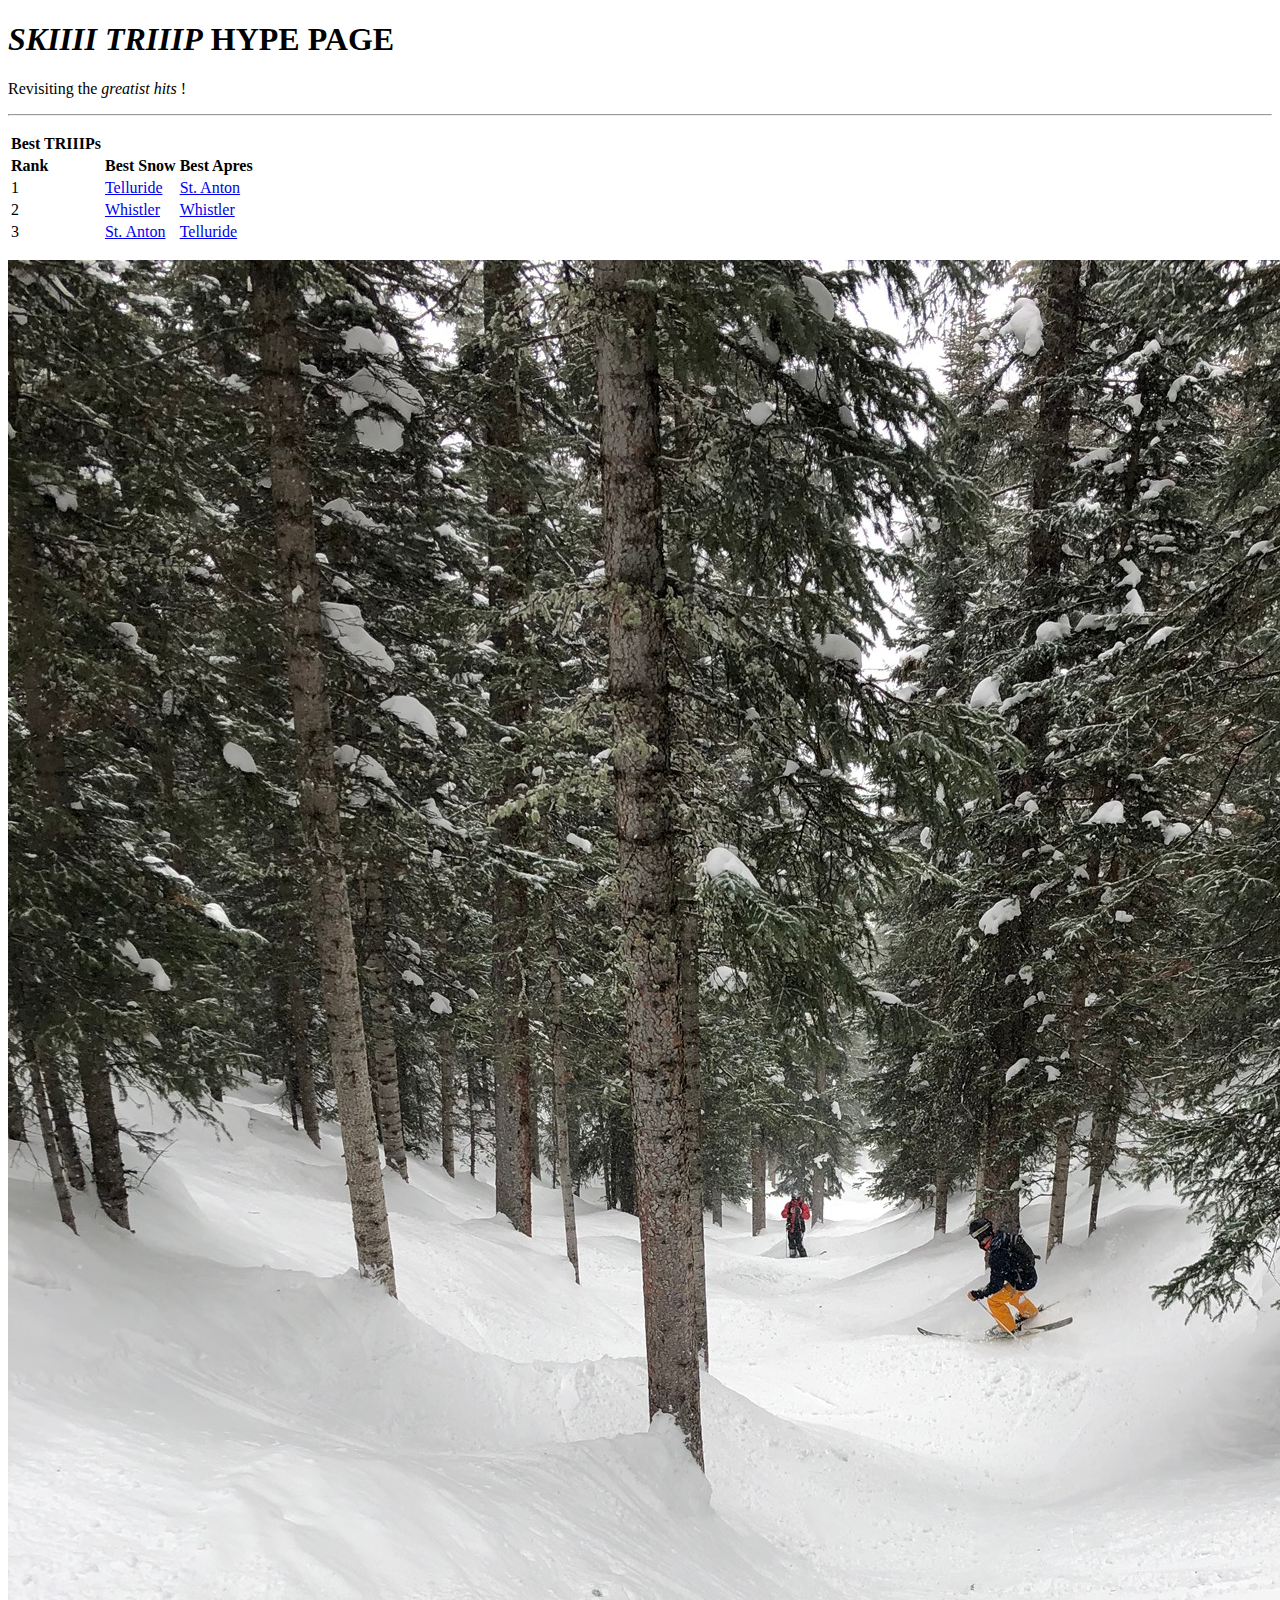
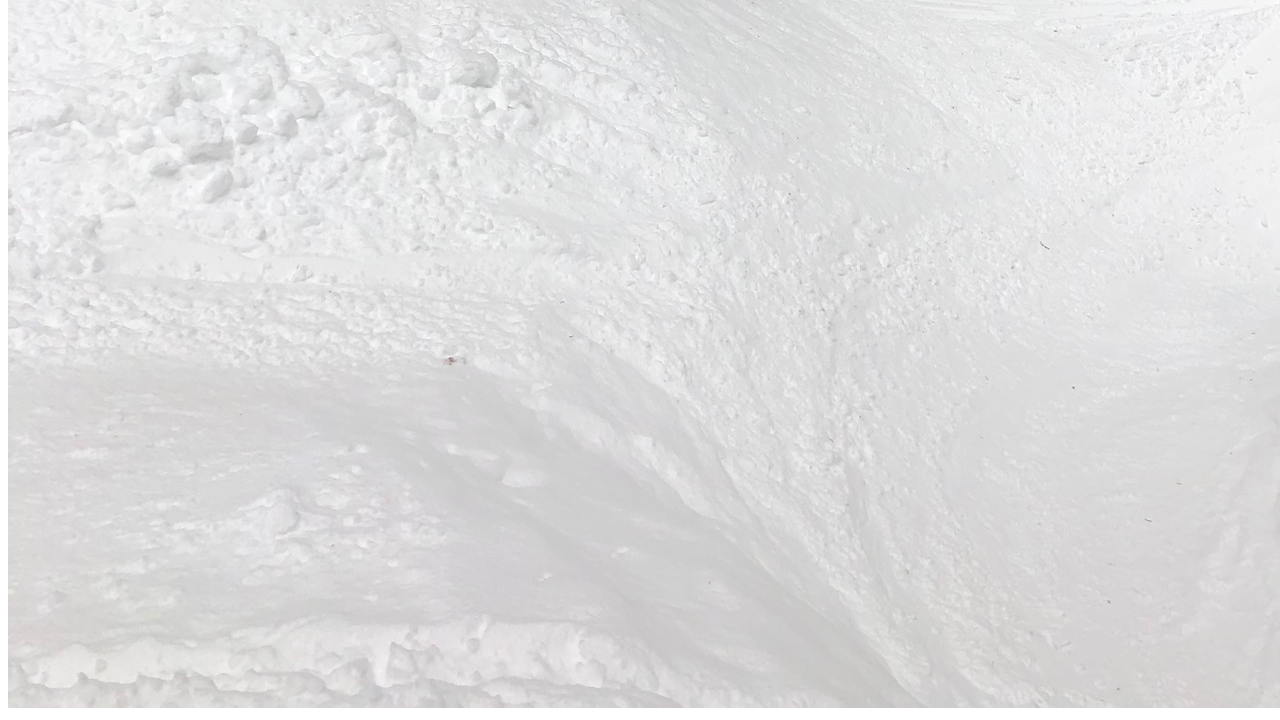
==== index.html @ bf35e0ba "Initial commit" ====
<!DOCTYPE html>
<html>
<head>
    <title>SKIIII TRIIIP HYPE MODE</title>
</head>
<body>
    <h1>
        <em>SKIIII TRIIIP</em>
        HYPE PAGE
    </h1>

    <p>
        Revisiting the  
        <em>greatist hits</em>
        !
    </p>

    <hr>

    <p>
    <table>
        <th>Best TRIIIPs</th>
        <tr>
            <td><strong>Rank</strong></td>
            <td><strong>Best Snow</strong></td>
            <td><strong>Best Apres</strong></td>
        </tr>
        <tr>
            <td>1</td>
            <td> <a href="https://www.youtube.com/watch?v=Eg7E3eAUwmE">Telluride</a></td>
            <td> <a href="https://www.youtube.com/watch?v=sm2cFowtLlY">St. Anton</a></td>
        </tr>
        <tr>
            <td>2</td>
            <td> <a href="https://www.youtube.com/watch?v=IeovwvBxoO8">Whistler</a></td>
            <td> <a href="https://www.youtube.com/watch?v=2f00fohCrAA">Whistler</a></td>
        </tr>
        <tr>
            <td>3</td>
            <td> <a href="https://www.youtube.com/watch?v=DLgyMqUo828">St. Anton</a></td>
            <td> <a href="https://www.youtube.com/watch?v=gdTnGci8BHs">Telluride</a></td>
        </tr>
    </table>
    </p>

    <div>
    <img src="telly trees.jpg">
    </div>
</body>
</html>
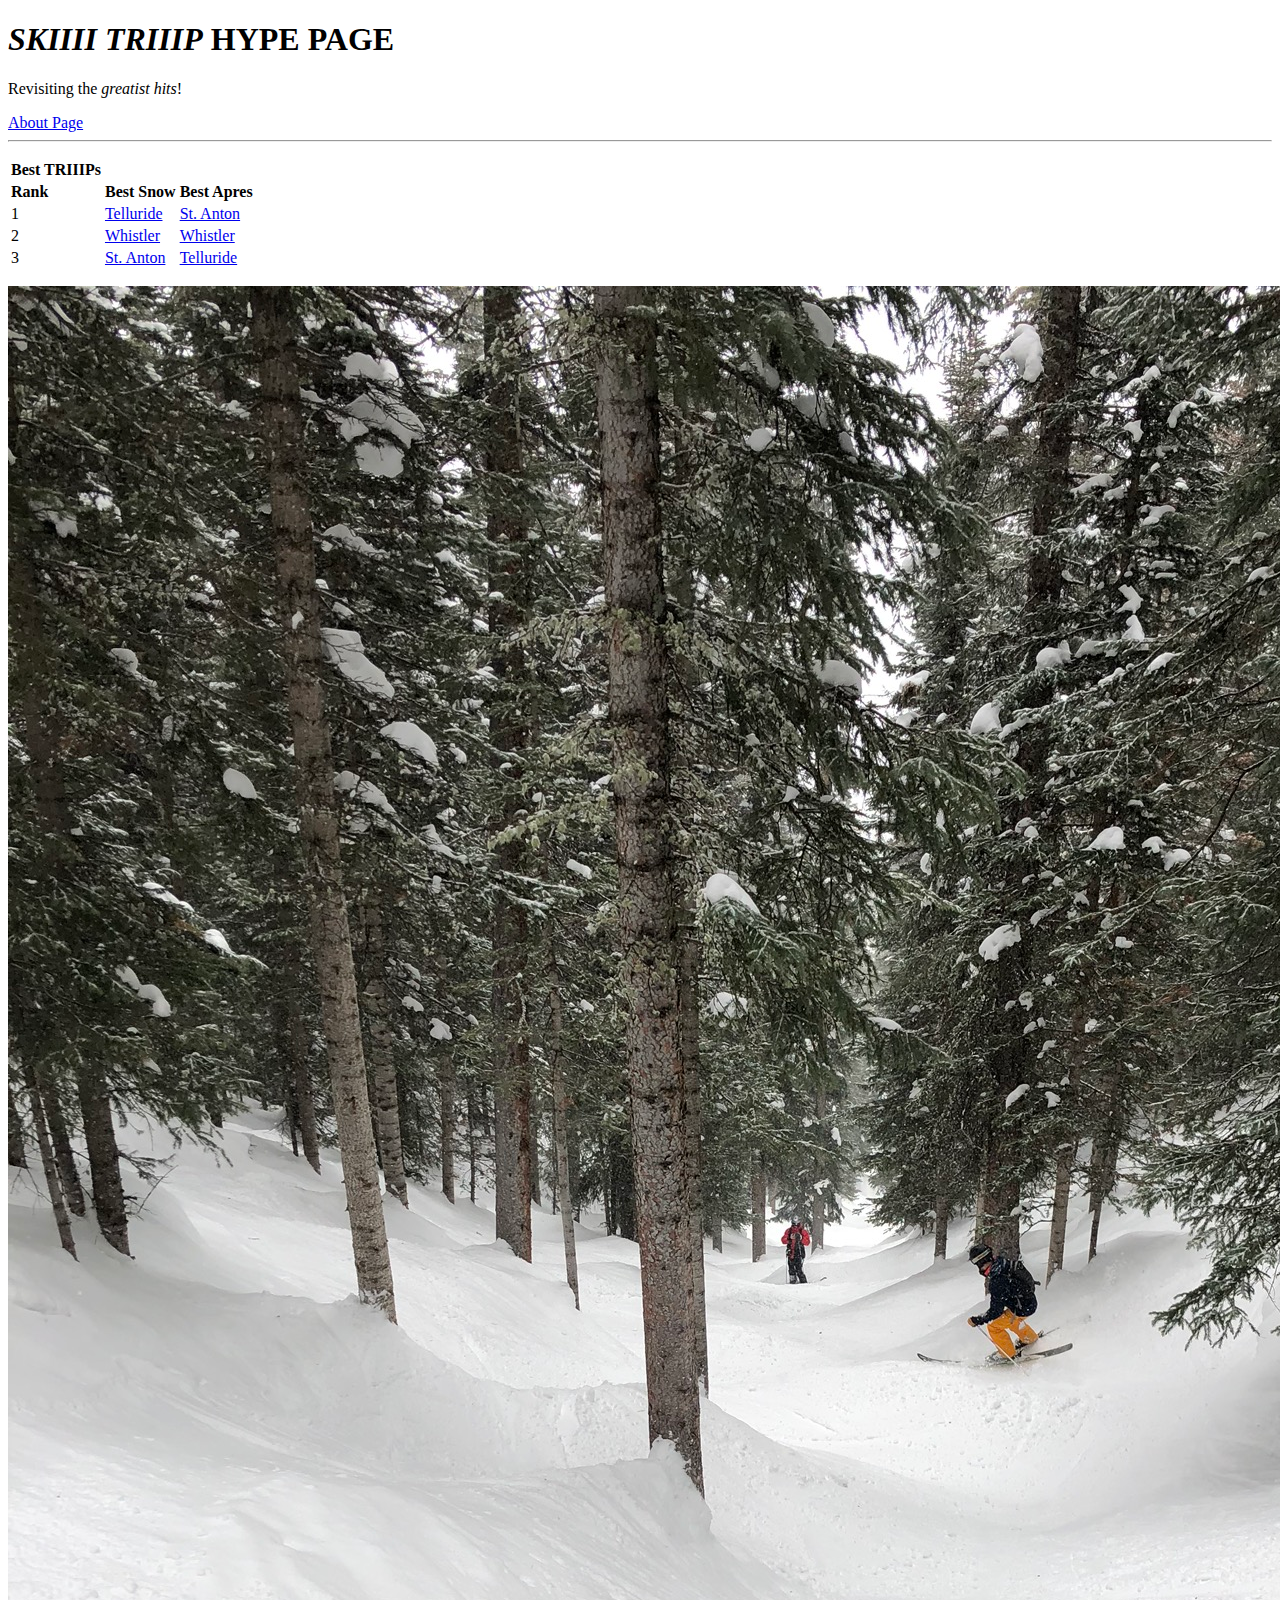
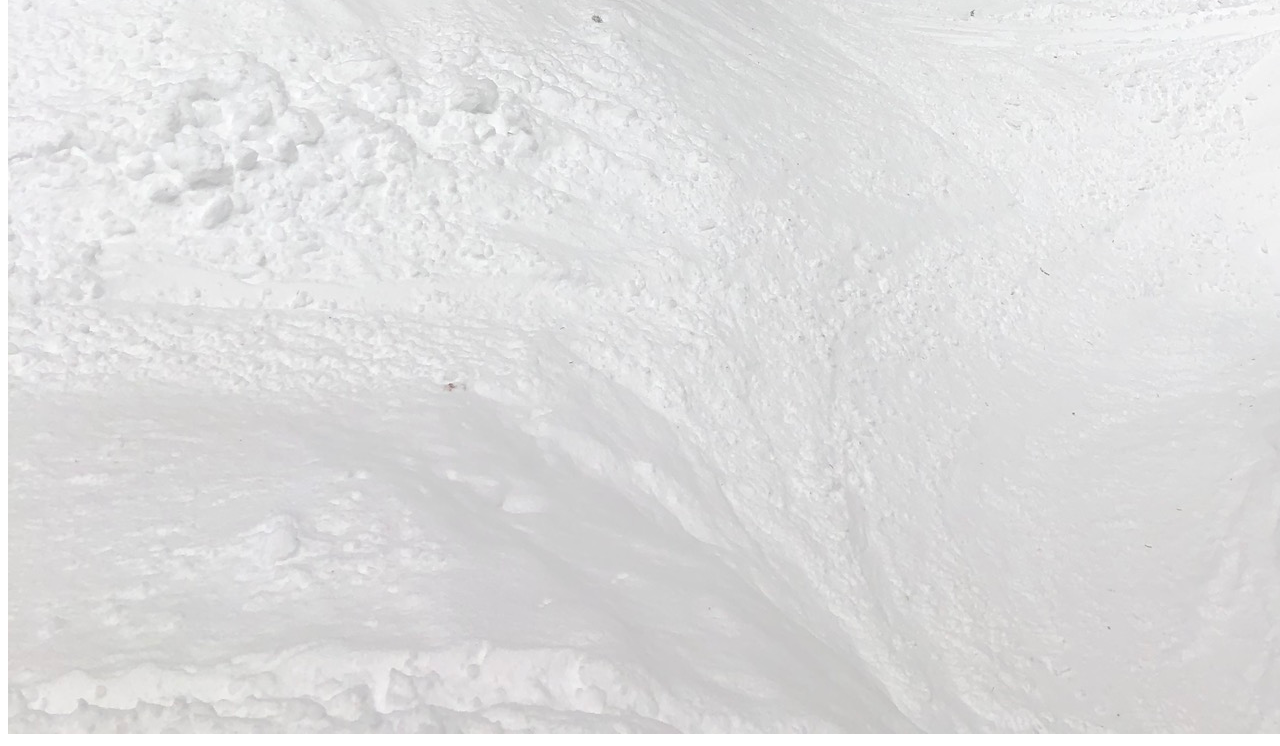
==== commit 9cd4726c: "Commit 2" ====
--- a/index.html
+++ b/index.html
@@ -11,9 +11,12 @@
 
     <p>
         Revisiting the  
-        <em>greatist hits</em>
-        !
+        <em>greatist hits</em>!
     </p>
+
+    <div>
+        <a href="about.html">About Page</a>
+    </div>
 
     <hr>
 
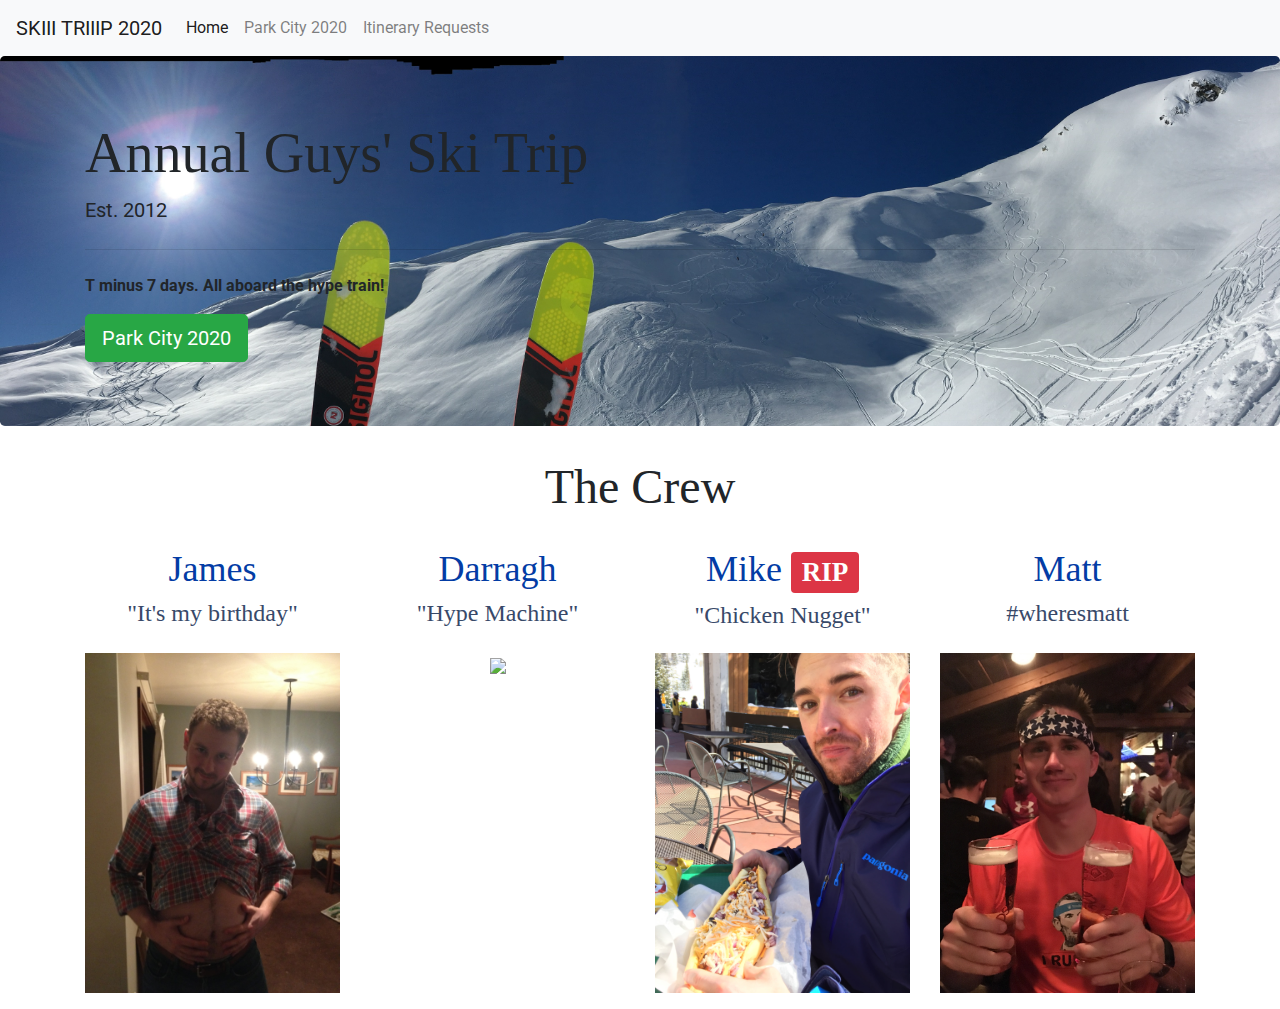
==== commit 598c431a: "Add files via upload" ====
--- a/index.html
+++ b/index.html
@@ -1,53 +1,127 @@
-<!DOCTYPE html>
-<html>
-<head>
-    <title>SKIIII TRIIIP HYPE MODE</title>
-</head>
-<body>
-    <h1>
-        <em>SKIIII TRIIIP</em>
-        HYPE PAGE
-    </h1>
-
-    <p>
-        Revisiting the  
-        <em>greatist hits</em>!
-    </p>
-
-    <div>
-        <a href="about.html">About Page</a>
-    </div>
-
-    <hr>
-
-    <p>
-    <table>
-        <th>Best TRIIIPs</th>
-        <tr>
-            <td><strong>Rank</strong></td>
-            <td><strong>Best Snow</strong></td>
-            <td><strong>Best Apres</strong></td>
-        </tr>
-        <tr>
-            <td>1</td>
-            <td> <a href="https://www.youtube.com/watch?v=Eg7E3eAUwmE">Telluride</a></td>
-            <td> <a href="https://www.youtube.com/watch?v=sm2cFowtLlY">St. Anton</a></td>
-        </tr>
-        <tr>
-            <td>2</td>
-            <td> <a href="https://www.youtube.com/watch?v=IeovwvBxoO8">Whistler</a></td>
-            <td> <a href="https://www.youtube.com/watch?v=2f00fohCrAA">Whistler</a></td>
-        </tr>
-        <tr>
-            <td>3</td>
-            <td> <a href="https://www.youtube.com/watch?v=DLgyMqUo828">St. Anton</a></td>
-            <td> <a href="https://www.youtube.com/watch?v=gdTnGci8BHs">Telluride</a></td>
-        </tr>
-    </table>
-    </p>
-
-    <div>
-    <img src="telly trees.jpg">
-    </div>
-</body>
+<!doctype html>
+<html lang="en">
+  <head>
+    <!-- Required meta tags -->
+    <meta charset="utf-8">
+    <meta name="viewport" content="width=device-width, initial-scale=1, shrink-to-fit=no">
+
+    <!-- Google Fonts -->
+    <!-- Swap out "Roboto" for the font(s) you want to use -->
+    <link href="https://fonts.googleapis.com/css?family=Roboto&display=swap" rel="stylesheet">
+    
+    <!-- Font Awesome -->
+    <link rel="stylesheet" href="https://use.fontawesome.com/releases/v5.6.3/css/all.css" integrity="sha384-UHRtZLI+pbxtHCWp1t77Bi1L4ZtiqrqD80Kn4Z8NTSRyMA2Fd33n5dQ8lWUE00s/" crossorigin="anonymous">
+
+    <!-- Bootstrap CSS -->
+    <link rel="stylesheet" href="https://stackpath.bootstrapcdn.com/bootstrap/4.4.1/css/bootstrap.min.css" integrity="sha384-Vkoo8x4CGsO3+Hhxv8T/Q5PaXtkKtu6ug5TOeNV6gBiFeWPGFN9MuhOf23Q9Ifjh" crossorigin="anonymous">
+    
+    <!-- Your own CSS -->
+    <link rel="stylesheet" href="styles.css">
+
+    <title>Ski Trip Hype Page</title>
+  </head>
+  <body>
+    <nav class="navbar navbar-expand-lg navbar-light bg-light">
+        <a class="navbar-brand" href="index.html">
+          <i class="fas fa-skiing fa-spin"></i>
+          SKIII TRIIIP 2020
+          <i class="fas fa-skiing fa-spin"></i>
+          </a>
+        <button class="navbar-toggler" type="button" data-toggle="collapse" data-target="#navbarSupportedContent" aria-controls="navbarSupportedContent" aria-expanded="false" aria-label="Toggle navigation">
+          <span class="navbar-toggler-icon"></span>
+        </button>
+      
+        <div class="collapse navbar-collapse" id="navbarSupportedContent">
+          <ul class="navbar-nav mr-auto">
+            <li class="nav-item active">
+              <a class="nav-link" href="index.html">Home <span class="sr-only">(current)</span></a>
+            </li>
+            <li class="nav-item">
+              <a class="nav-link" href="page2.html">Park City 2020</a>
+            </li>
+            <li class="nav-item">
+              <a class="nav-link" href="page3.html">Itinerary Requests</a>
+            </li>
+          </ul>
+        </div>
+      </nav>
+
+
+    <div class="jumbotron">
+      <div class="container">
+       <h1 class="display-4"><strong>Annual Guys' Ski Trip</strong></h1>
+       <p class="lead"><strong>Est. 2012</strong></p>
+       <hr class="my-4">
+       <p><strong>T minus 7 days. All aboard the hype train!</strong></p>
+       <a class="btn btn-success btn-lg" href="page2.html" role="button">Park City 2020</a>
+      </div>
+    </div>
+
+      <div class="container">
+          <div class="row">
+            <div class="col text-center">
+                <h1>The Crew</h1>
+            </div>
+          </div>
+
+          <div class="row mt-4">
+              <div class="col-sm-3 text-center">
+                <h2>
+                    James
+                </h2>
+                <h3>
+                    "It's my birthday"
+                </h3>
+              </div>
+                <div class="col-sm-3 text-center">
+                 <h2>
+                     Darragh
+                 </h2>
+                 <h3>
+                     "Hype Machine"
+                </h3>
+                 </div>
+                 <div class="col-sm-3 text-center">
+                  <h2>
+                      Mike <span class="badge badge-danger">RIP</span>
+                  </h2>
+                  <h3>
+                      "Chicken Nugget"
+                 </h3>
+                  </div>
+                  <div class="col-sm-3 text-center">
+                    <h2>
+                        Matt
+                    </h2>
+                    <h3>
+                        #wheresmatt
+                   </h3>
+                    </div>
+            </div>
+          <div class="row">
+            <div class="col-md-3 text-center my-3">
+                <img src="J2012.JPG" class="img-fluid">
+            </div>
+            <div class="col-md-3 text-center my-3">
+              <img src="D2017.JPG" class="img-fluid">
+            </div>
+            <div class="col-md-3 text-center my-3">
+              <img src="M2015.JPG" class="img-fluid">
+            </div>
+            <div class="col-md-3 text-center my-3">
+              <img src="Me2017.jpg" class="img-fluid">
+            </div>
+          </div>
+        </div>
+      </div>
+
+
+    <!-- Your stuff goes here -->
+
+    <!-- Optional JavaScript -->
+    <!-- jQuery first, then Popper.js, then Bootstrap JS -->
+    <script src="https://code.jquery.com/jquery-3.4.1.slim.min.js" integrity="sha384-J6qa4849blE2+poT4WnyKhv5vZF5SrPo0iEjwBvKU7imGFAV0wwj1yYfoRSJoZ+n" crossorigin="anonymous"></script>
+    <script src="https://cdn.jsdelivr.net/npm/popper.js@1.16.0/dist/umd/popper.min.js" integrity="sha384-Q6E9RHvbIyZFJoft+2mJbHaEWldlvI9IOYy5n3zV9zzTtmI3UksdQRVvoxMfooAo" crossorigin="anonymous"></script>
+    <script src="https://stackpath.bootstrapcdn.com/bootstrap/4.4.1/js/bootstrap.min.js" integrity="sha384-wfSDF2E50Y2D1uUdj0O3uMBJnjuUD4Ih7YwaYd1iqfktj0Uod8GCExl3Og8ifwB6" crossorigin="anonymous"></script>
+  </body>
 </html>--- a/styles.css
+++ b/styles.css
@@ -0,0 +1,29 @@
+h1 {
+    font-size: 48px;
+    font-family: 'Pontano Sans';
+}
+h2 {
+    color: rgb(3, 60, 165);
+    font-size: 36px;
+    font-family: 'Lobster';
+}
+h3 {
+    color: rgb(56, 73, 105);
+    font-size: 24px;
+    font-family: 'Lobster';
+}
+.jumbotron {
+    background-image: url(jumbotronpic.jpg);
+    background-size: cover;
+    background-repeat: no-repeat;
+}
+  
+.jumbotron img {
+    height: 100px;
+}
+
+h5 {
+    color: white;
+    font-size: 48px;
+    font-family: 'Lobster';
+}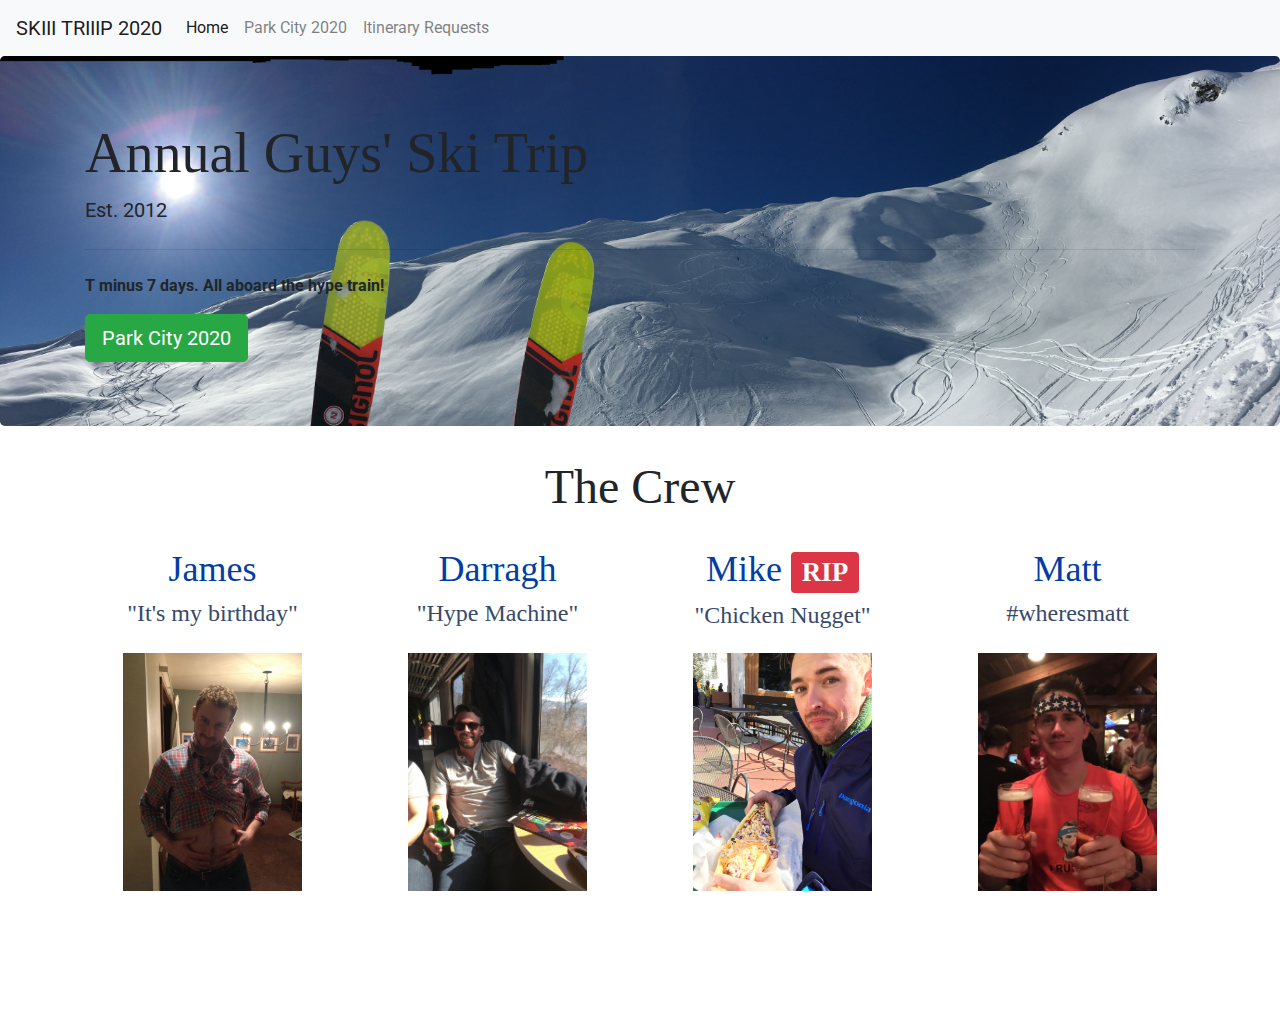
==== commit 70c96114: "Add files via upload" ====
--- a/index.html
+++ b/index.html
@@ -100,10 +100,10 @@
             </div>
           <div class="row">
             <div class="col-md-3 text-center my-3">
-                <img src="J2012.JPG" class="img-fluid">
+              <img src="J2012.JPG" class="img-fluid">
             </div>
             <div class="col-md-3 text-center my-3">
-              <img src="D2017.JPG" class="img-fluid">
+              <img src="D2017.jpg" class="img-fluid">
             </div>
             <div class="col-md-3 text-center my-3">
               <img src="M2015.JPG" class="img-fluid">
--- a/styles.css
+++ b/styles.css
@@ -26,4 +26,10 @@
     color: white;
     font-size: 48px;
     font-family: 'Lobster';
+}
+
+.container img {
+    max-height: 540px;
+    height: 70%;
+    width: auto;
 }